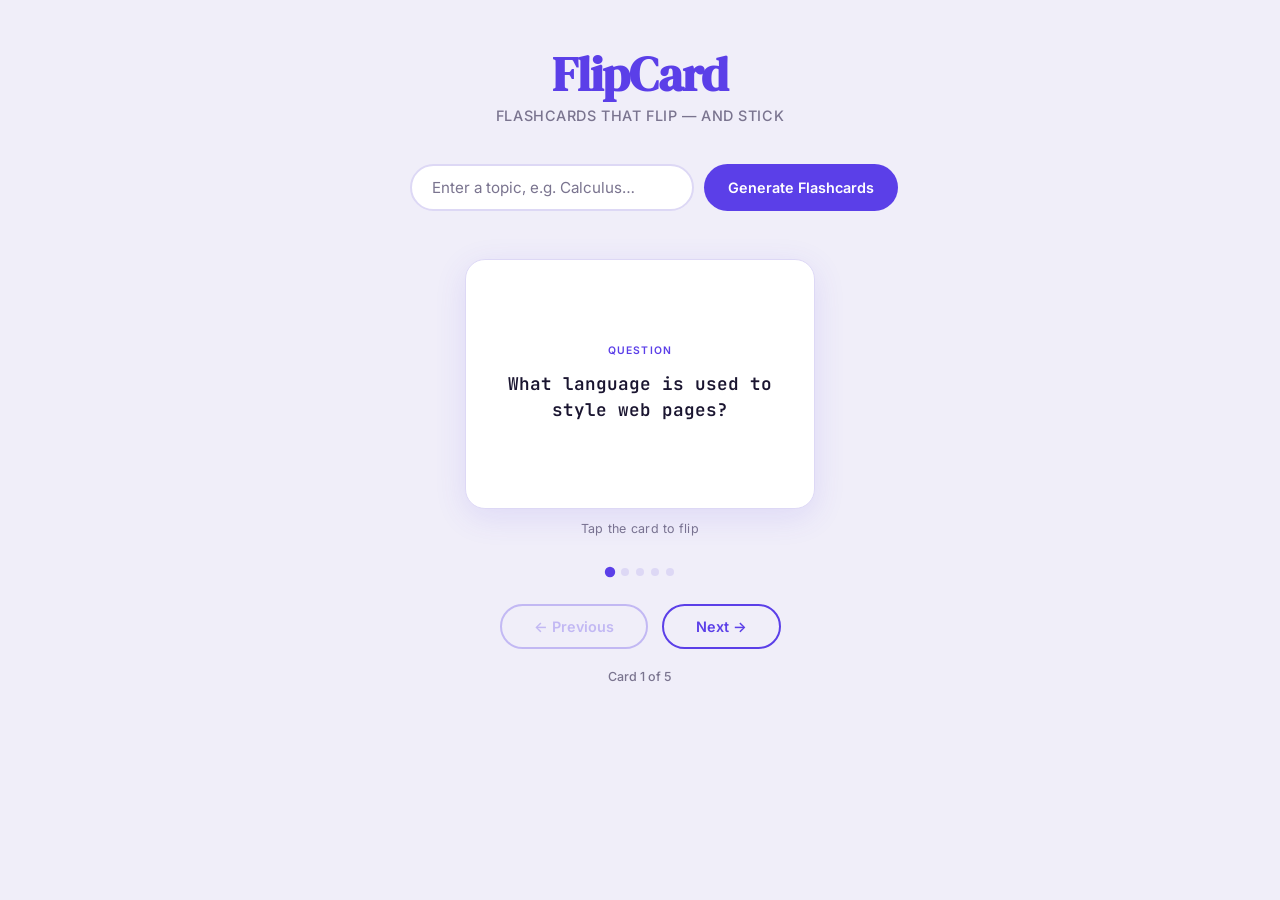
==== flashcard/flashcard.html @ 196d352c "Add files via upload" ====
<!DOCTYPE html>
<html lang="en">

<head>
    <meta charset="UTF-8" />
    <meta name="viewport" content="width=device-width, initial-scale=1.0" />
    <title>FlipCard — Math Flashcards</title>
    <link
        href="https://fonts.googleapis.com/css2?family=DM+Serif+Display&family=Inter:wght@400;500;600&family=JetBrains+Mono:wght@400;600&display=swap"
        rel="stylesheet" />
    <link rel="stylesheet" href="flashcard.css" />
</head>

<body>

    <!-- ── Header ── -->
    <header>
        <h1>FlipCard</h1>
        <p class="tagline">Flashcards that flip — and stick</p>
    </header>

    <!-- ── Topic Input ── -->
    <div class="input-row">
        <input type="text" id="topic-input" placeholder="Enter a topic, e.g. Calculus…" />
        <button id="generate-btn">Generate Flashcards</button>
    </div>

    <p class="error-msg" id="error-msg">Something went wrong. Please try again.</p>

    <!-- ── Flashcard Scene ── -->
    <div class="flashcard-scene">
        <div class="flashcard" id="flashcard">

            <!-- Front -->
            <div class="card-face card-front">
                <span class="card-label">Question</span>
                <p class="card-question" id="card-question">What language is used to style web pages?</p>
            </div>

            <!-- Back -->
            <div class="card-face card-back">
                <span class="card-label">Answer</span>
                <p class="card-answer" id="card-answer">CSS</p>
            </div>

            <!-- Loading state -->
            <div class="loading-overlay" id="loading-overlay">
                <div class="spinner"></div>
            </div>

        </div>
    </div>

    <p class="tap-hint">Tap the card to flip</p>

    <!-- ── Progress dots ── -->
    <div class="progress" id="progress-dots"></div>

    <!-- ── Controls ── -->
    <div class="controls">
        <button class="ctrl-btn" id="prev-btn">← Previous</button>
        <button class="ctrl-btn" id="next-btn">Next →</button>
    </div>

    <p class="card-counter" id="card-counter">Card 1 of 5</p>

    <script src="flashcard.js"></script>
</body>

</html>
---- flashcard/flashcard.css ----
/* ── Tokens ── */
:root {
    --bg: #F0EEF9;
    --surface: #FFFFFF;
    --back-face: #2B1F5C;
    --accent: #5B3FE8;
    --accent-lt: #7B61FF;
    --text: #1A1530;
    --muted: #7A748F;
    --border: #DDD8F5;
    --shadow: 0 8px 32px rgba(91, 63, 232, 0.12);
    --radius-card: 20px;
    --radius-btn: 50px;
}

*,
*::before,
*::after {
    box-sizing: border-box;
    margin: 0;
    padding: 0;
}

body {
    font-family: 'Inter', sans-serif;
    background: var(--bg);
    color: var(--text);
    min-height: 100vh;
    display: flex;
    flex-direction: column;
    align-items: center;
    padding: 48px 16px 64px;
}

/* ── Header ── */
header {
    text-align: center;
    margin-bottom: 40px;
}

header h1 {
    font-family: 'DM Serif Display', serif;
    font-size: clamp(2rem, 5vw, 3rem);
    color: var(--accent);
    letter-spacing: -0.02em;
    line-height: 1.1;
    margin-bottom: 6px;
}

header p.tagline {
    font-size: 0.9rem;
    color: var(--muted);
    font-weight: 500;
    letter-spacing: 0.04em;
    text-transform: uppercase;
}

/* ── Input Row ── */
.input-row {
    display: flex;
    gap: 10px;
    margin-bottom: 48px;
    width: 100%;
    max-width: 460px;
}

#topic-input {
    flex: 1;
    padding: 12px 20px;
    border: 2px solid var(--border);
    border-radius: var(--radius-btn);
    font-family: 'Inter', sans-serif;
    font-size: 0.95rem;
    background: var(--surface);
    color: var(--text);
    outline: none;
    transition: border-color 0.2s;
}

#topic-input::placeholder {
    color: var(--muted);
}

#topic-input:focus {
    border-color: var(--accent);
}

#generate-btn {
    padding: 12px 24px;
    border: none;
    border-radius: var(--radius-btn);
    background: var(--accent);
    color: #fff;
    font-family: 'Inter', sans-serif;
    font-size: 0.9rem;
    font-weight: 600;
    cursor: pointer;
    transition: background 0.2s, transform 0.1s;
    white-space: nowrap;
}

#generate-btn:hover {
    background: var(--accent-lt);
}

#generate-btn:active {
    transform: scale(0.97);
}

/* ── Flashcard Wrapper ── */
.flashcard-scene {
    perspective: 1200px;
    width: 350px;
    height: 250px;
    cursor: pointer;
    margin-bottom: 12px;
}

.flashcard {
    width: 100%;
    height: 100%;
    position: relative;
    transform-style: preserve-3d;
    transition: transform 0.55s cubic-bezier(0.4, 0, 0.2, 1);
}

.flashcard.is-flipped {
    transform: rotateY(180deg);
}

/* shared face styles */
.card-face {
    position: absolute;
    inset: 0;
    border-radius: var(--radius-card);
    backface-visibility: hidden;
    -webkit-backface-visibility: hidden;
    display: flex;
    flex-direction: column;
    align-items: center;
    justify-content: center;
    padding: 28px 32px;
    box-shadow: var(--shadow);
}

/* Front */
.card-front {
    background: var(--surface);
    border: 1.5px solid var(--border);
}

.card-front .card-label {
    font-size: 0.65rem;
    font-weight: 600;
    letter-spacing: 0.12em;
    text-transform: uppercase;
    color: var(--accent);
    margin-bottom: 14px;
}

.card-front .card-question {
    font-family: 'JetBrains Mono', monospace;
    font-size: 1.1rem;
    font-weight: 600;
    color: var(--text);
    text-align: center;
    line-height: 1.5;
}

/* Back */
.card-back {
    background: var(--back-face);
    transform: rotateY(180deg);
}

.card-back .card-label {
    font-size: 0.65rem;
    font-weight: 600;
    letter-spacing: 0.12em;
    text-transform: uppercase;
    color: var(--accent-lt);
    margin-bottom: 14px;
}

.card-back .card-answer {
    font-family: 'JetBrains Mono', monospace;
    font-size: 1rem;
    font-weight: 400;
    color: #E8E4FF;
    text-align: center;
    line-height: 1.6;
}

/* ── Tap hint ── */
.tap-hint {
    font-size: 0.78rem;
    color: var(--muted);
    margin-bottom: 32px;
    letter-spacing: 0.02em;
}

/* ── Progress dots ── */
.progress {
    display: flex;
    gap: 7px;
    margin-bottom: 28px;
}

.dot {
    width: 8px;
    height: 8px;
    border-radius: 50%;
    background: var(--border);
    transition: background 0.25s, transform 0.25s;
}

.dot.active {
    background: var(--accent);
    transform: scale(1.3);
}

/* ── Controls ── */
.controls {
    display: flex;
    gap: 14px;
}

.ctrl-btn {
    padding: 12px 32px;
    border: 2px solid var(--accent);
    border-radius: var(--radius-btn);
    background: transparent;
    color: var(--accent);
    font-family: 'Inter', sans-serif;
    font-size: 0.9rem;
    font-weight: 600;
    cursor: pointer;
    transition: background 0.2s, color 0.2s, transform 0.1s, opacity 0.2s;
}

.ctrl-btn:hover {
    background: var(--accent);
    color: #fff;
}

.ctrl-btn:active {
    transform: scale(0.97);
}

.ctrl-btn:disabled {
    opacity: 0.3;
    cursor: default;
}

.ctrl-btn:disabled:hover {
    background: transparent;
    color: var(--accent);
}

/* ── Loading overlay ── */
.loading-overlay {
    position: absolute;
    inset: 0;
    border-radius: var(--radius-card);
    background: rgba(240, 238, 249, 0.85);
    display: flex;
    align-items: center;
    justify-content: center;
    backdrop-filter: blur(4px);
    z-index: 10;
    pointer-events: none;
    opacity: 0;
    transition: opacity 0.2s;
}

.loading-overlay.visible {
    opacity: 1;
    pointer-events: all;
}

.spinner {
    width: 36px;
    height: 36px;
    border: 3px solid var(--border);
    border-top-color: var(--accent);
    border-radius: 50%;
    animation: spin 0.7s linear infinite;
}

@keyframes spin {
    to {
        transform: rotate(360deg);
    }
}

/* ── Card counter ── */
.card-counter {
    font-size: 0.78rem;
    color: var(--muted);
    font-weight: 500;
    margin-top: 20px;
}

/* ── Error message ── */
.error-msg {
    display: none;
    color: #c0392b;
    font-size: 0.85rem;
    margin-top: -28px;
    margin-bottom: 20px;
    text-align: center;
}
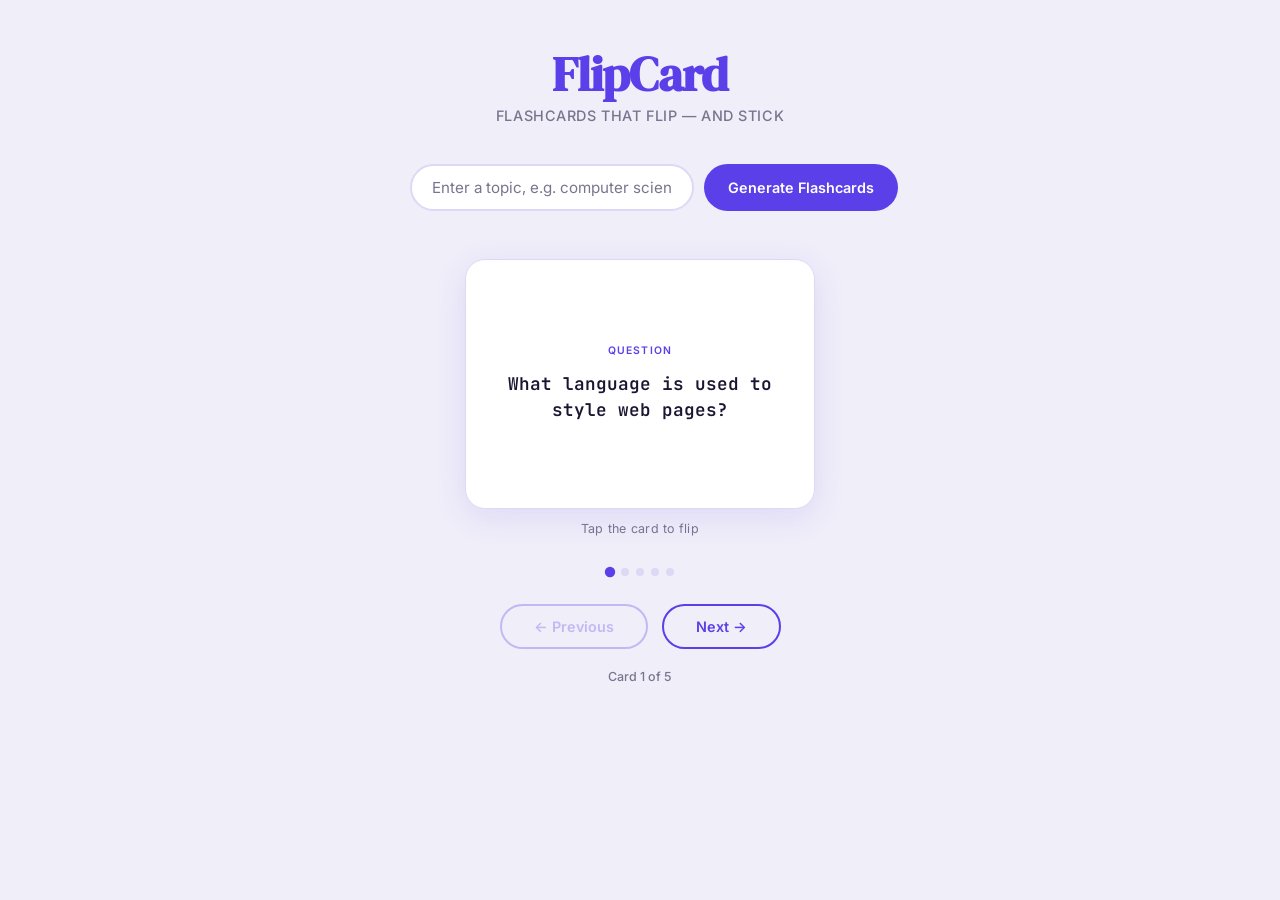
==== commit 39581996: "Update flashcard.html" ====
--- a/flashcard/flashcard.html
+++ b/flashcard/flashcard.html
@@ -21,7 +21,7 @@
 
     <!-- ── Topic Input ── -->
     <div class="input-row">
-        <input type="text" id="topic-input" placeholder="Enter a topic, e.g. Calculus…" />
+        <input type="text" id="topic-input" placeholder="Enter a topic, e.g. computer science" />
         <button id="generate-btn">Generate Flashcards</button>
     </div>
 
@@ -67,4 +67,4 @@
     <script src="flashcard.js"></script>
 </body>
 
-</html>+</html>
